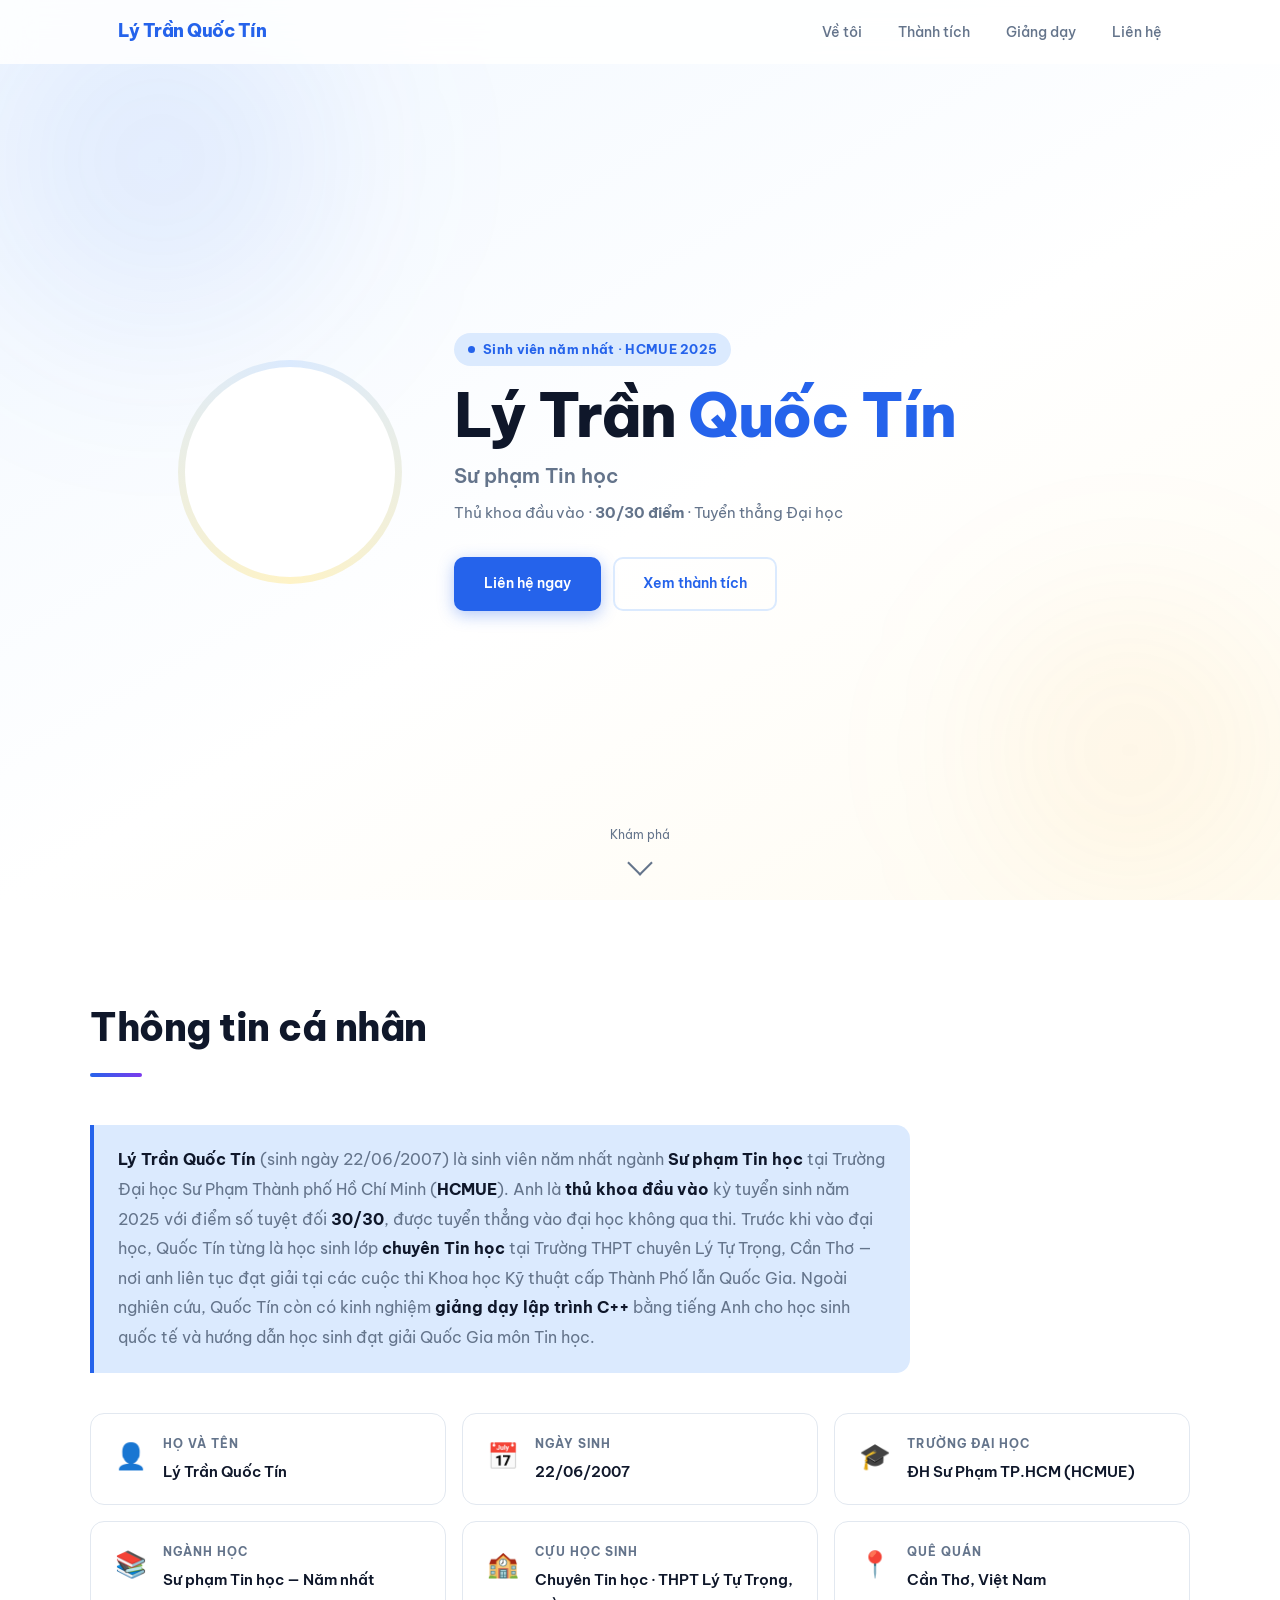
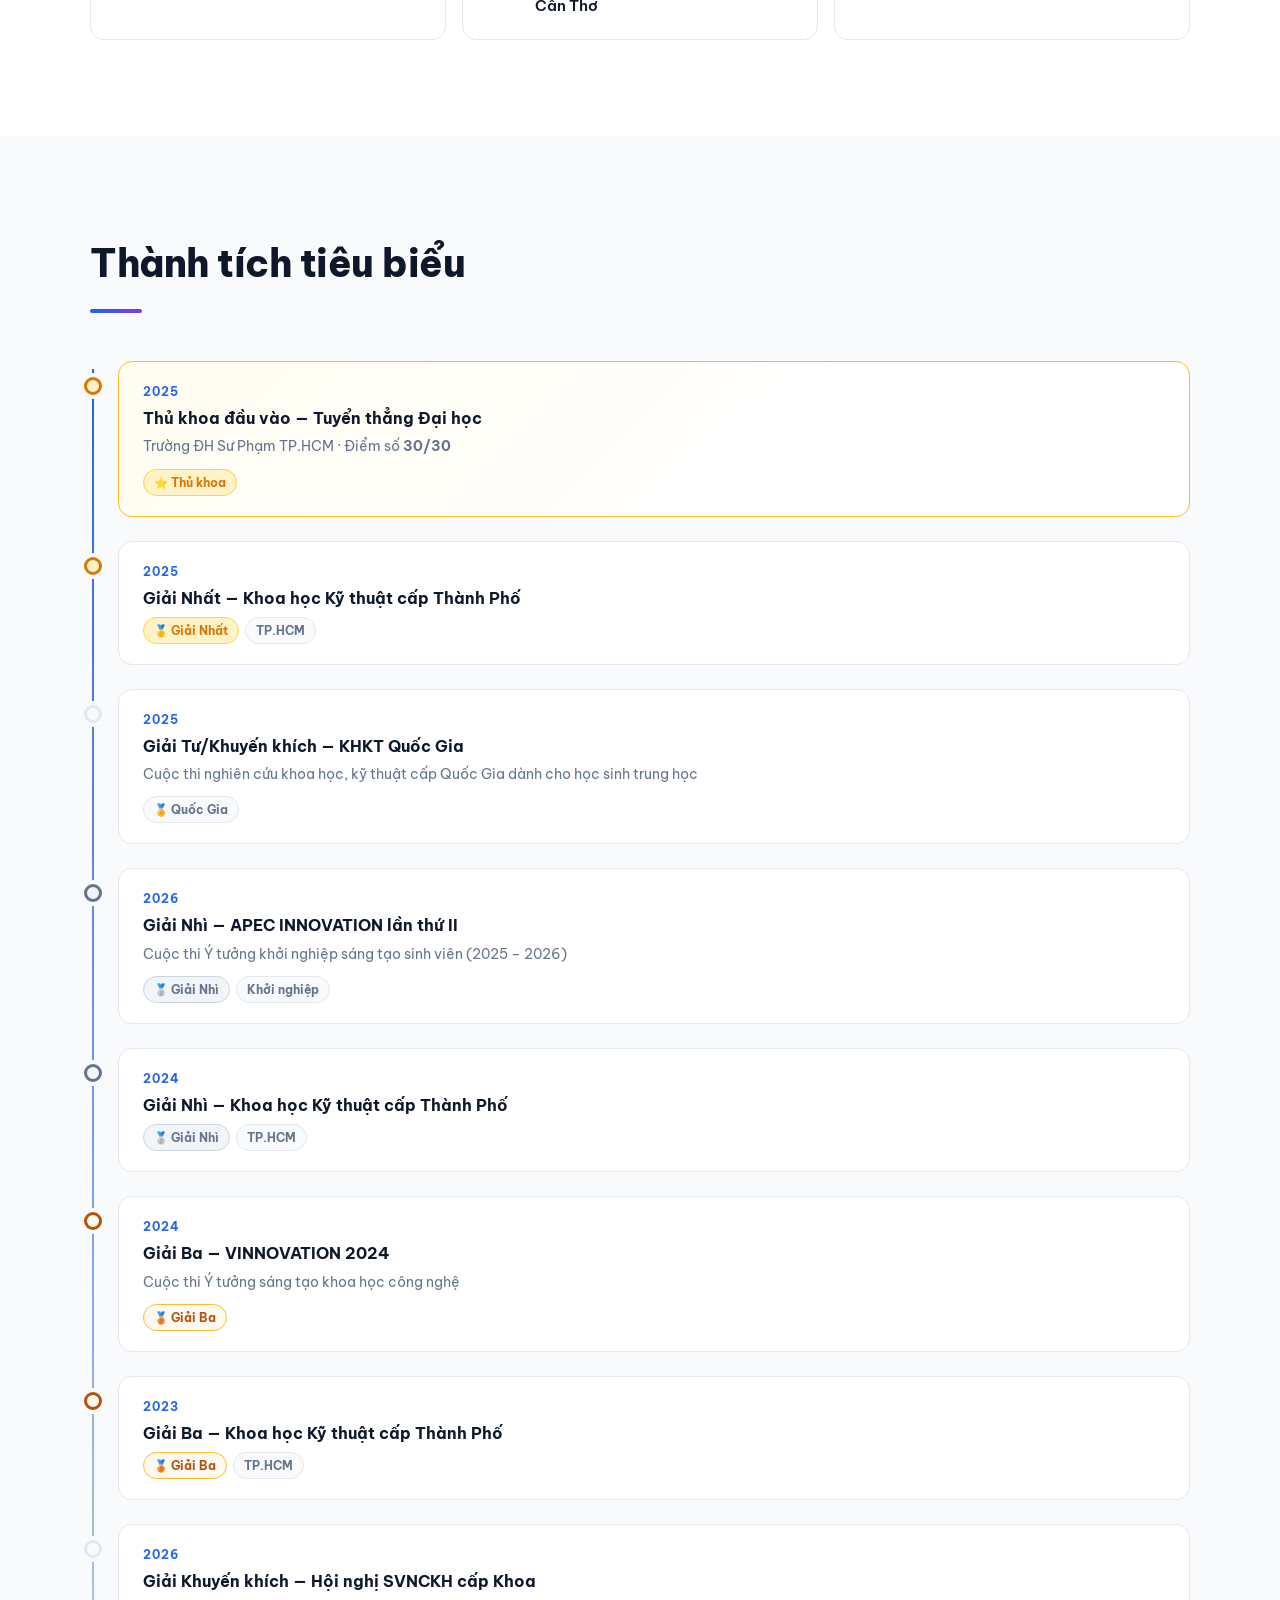
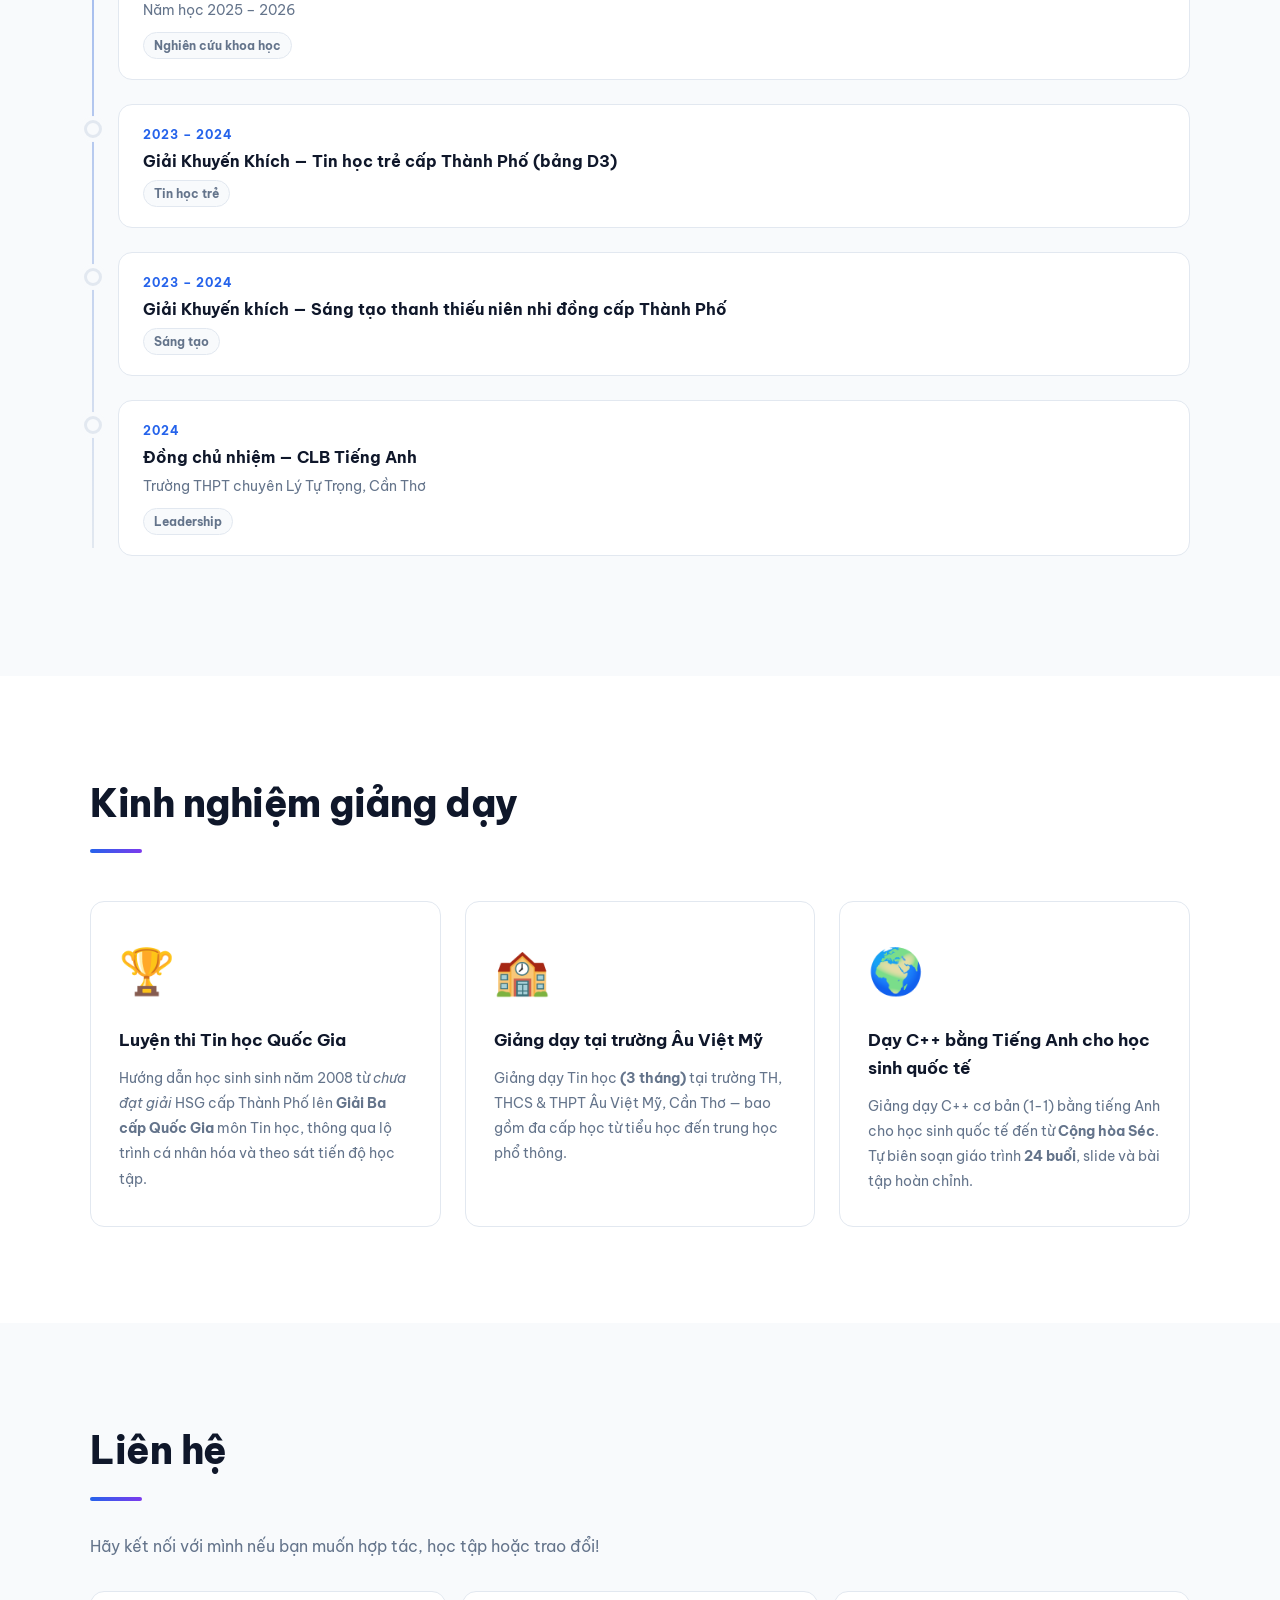
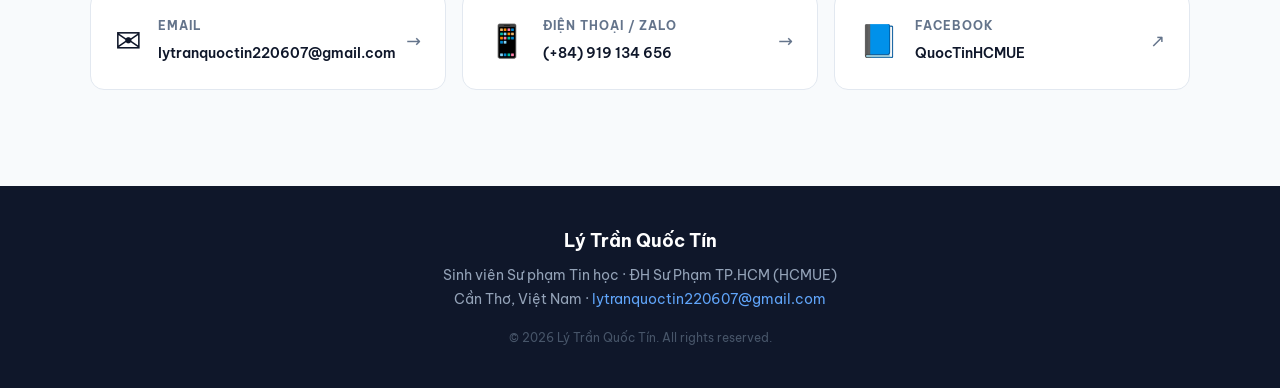
==== index.html @ f95d4b01 "Initial release: personal website of Lý Trần Quốc Tín - SEO-optimized HTML with Schema.org Person + " ====
<!DOCTYPE html>
<html lang="vi" prefix="og: https://ogp.me/ns#">
<head>
    <meta charset="UTF-8">
    <meta name="viewport" content="width=device-width, initial-scale=1.0">
    <title>Lý Trần Quốc Tín | Sinh viên Sư phạm Tin học | HCMUE</title>
    <meta 
        name="description"
        content="Lý Trần Quốc Tín — thủ khoa đầu vào ĐH Sư Phạm TP.HCM 2025 với điểm tuyệt đối 30/30, tuyển thẳng đại học. Sinh viên Sư phạm Tin học HCMUE, cựu học sinh chuyên Tin học THPT Lý Tự Trọng Cần Thơ. Giải Nhất KHKT cấp TP 2025, Giải Tư Quốc Gia 2025."
    >
    <meta 
        name="keywords"
        content="Lý Trần Quốc Tín, Ly Tran Quoc Tin, QuocTin, thủ khoa Sư Phạm TP.HCM, Sư phạm Tin học, HCMUE, Lý Tự Trọng, Cần Thơ, dạy lập trình C++, nghiên cứu khoa học kỹ thuật"
    >
    <meta name="author" content="Lý Trần Quốc Tín">
    <meta name="robots" content="index, follow, max-snippet:-1, max-image-preview:large">
    <link rel="canonical" href="https://quoctinapp.github.io/ly-tran-quoc-tin-la-ai/">
    <meta property="og:url" content="https://quoctinapp.github.io/ly-tran-quoc-tin-la-ai/">
    <meta property="og:type" content="profile">
    <meta property="og:site_name" content="Lý Trần Quốc Tín">
    <meta property="og:title" content="Lý Trần Quốc Tín | Sinh viên Sư phạm Tin học — Thủ khoa 30/30">
    <meta 
        property="og:description"
        content="Thủ khoa đầu vào ĐH Sư Phạm TP.HCM 2025 với 30/30 điểm. Nghiên cứu khoa học, giảng dạy Tin học và lập trình C++."
    >
    <meta property="og:locale" content="vi_VN">
    <meta property="og:locale:alternate" content="en_US">
    <meta property="profile:first_name" content="Quốc Tín">
    <meta property="profile:last_name" content="Lý Trần">
    <meta property="profile:gender" content="male">
    <script type="application/ld+json">
        {
        "@context": "https://schema.org",
        "@type": "WebSite",
        "name": "Lý Trần Quốc Tín",
        "description": "Trang web cá nhân của Lý Trần Quốc Tín — thủ khoa đầu vào ĐH Sư Phạm TP.HCM 2025, sinh viên Sư phạm Tin học, nhà nghiên cứu khoa học trẻ.",
        "inLanguage": "vi"
        }
    </script>
    <script type="application/ld+json">
        {
            "@context": "https://schema.org",
            "@type": "Person",
            "name": "Lý Trần Quốc Tín",
            "alternateName": ["Ly Tran Quoc Tin", "QuocTin", "Quoc Tin Ly", "Lý Quốc Tín", "Quốc Tín"],
            "givenName": "Quốc Tín",
            "familyName": "Lý Trần",
            "birthDate": "2007-06-22",
            "nationality": { "@type": "Country", "name": "Vietnam" },
            "gender": "Male",
            "email": "lytranquoctin220607@gmail.com",
            "telephone": "+84919134656",
            "description": "Lý Trần Quốc Tín (sinh ngày 22/06/2007 tại Cần Thơ) là sinh viên năm nhất ngành Sư phạm Tin học tại Trường Đại học Sư Phạm Thành phố Hồ Chí Minh (HCMUE). Anh là thủ khoa đầu vào kỳ tuyển sinh năm 2025 với điểm số tuyệt đối 30/30, được tuyển thẳng vào đại học. Trước khi vào đại học, Quốc Tín là học sinh lớp chuyên Tin học tại Trường THPT chuyên Lý Tự Trọng, Cần Thơ. Anh đã đạt Giải Nhất Cuộc thi Khoa học Kỹ thuật cấp Thành Phố năm 2025, Giải Tư/Khuyến khích cấp Quốc Gia năm 2025, Giải Nhì APEC INNOVATION 2026, Giải Ba VINNOVATION 2024, cùng nhiều giải thưởng khác. Quốc Tín còn có kinh nghiệm giảng dạy Tin học và lập trình C++ cho học sinh trong nước và quốc tế.",
            "knowsAbout": ["Tin học", "Lập trình C++", "Giảng dạy Tin học", "Nghiên cứu khoa học kỹ thuật", "Giáo dục STEM", "Khởi nghiệp sáng tạo", "Thuật toán", "Competitive Programming"],
            "knowsLanguage": [
                { "@type": "Language", "name": "Tiếng Việt", "alternateName": "vi" },
                { "@type": "Language", "name": "Tiếng Anh", "alternateName": "en" }
            ],
            "sameAs": [
                "https://www.facebook.com/QuocTinHCMUE",
                "https://www.facebook.com/TTCLTT/photos/1099697305298400"
            ],
            "subjectOf": [
                {
                    "@type": "NewsArticle",
                    "headline": "VINNOVATION 2024 - Cuộc thi của sự sáng tạo và những ý tưởng nhân văn",
                    "url": "https://vinschool.edu.vn/school_cluster_news/vinnovation-2024-cuoc-thi-cua-su-sang-tao-va-nhung-y-tuong-nhan-van/",
                    "publisher": { "@type": "Organization", "name": "Vinschool" }
                },
                {
                    "@type": "SocialMediaPosting",
                    "url": "https://www.facebook.com/100064812940177/posts/1204043815099372",
                    "description": "Chúc mừng thủ khoa Lý Trần Quốc Tín"
                }
            ],
            "alumniOf": {
                "@type": "EducationalOrganization",
                "name": "Trường THPT chuyên Lý Tự Trọng",
                "alternateName": "THPT chuyên Lý Tự Trọng Cần Thơ",
                "address": { "@type": "PostalAddress", "addressLocality": "Cần Thơ", "addressCountry": "VN" }
            },
            "affiliation": {
                "@type": "EducationalOrganization",
                "name": "Trường Đại Học Sư Phạm Thành phố Hồ Chí Minh",
                "alternateName": ["HCMUE", "ĐH Sư Phạm TP.HCM", "Đại học Sư phạm TP HCM"],
                "url": "https://hcmue.edu.vn"
            },
            "hasOccupation": {
                "@type": "Occupation",
                "name": "Sinh viên Sư phạm Tin học",
                "occupationLocation": { "@type": "City", "name": "Thành phố Hồ Chí Minh" }
            },
            "award": [
                "Thủ khoa đầu vào ngành Sư phạm Tin học - ĐH Sư Phạm TP.HCM 2025 (30/30 điểm, tuyển thẳng)",
                "Giải Nhất Cuộc thi Khoa học Kỹ thuật cấp Thành Phố 2025",
                "Giải Tư/Khuyến khích Cuộc thi KHKT Quốc Gia dành cho học sinh trung học 2025",
                "Giải Nhì Cuộc thi Ý tưởng khởi nghiệp sáng tạo sinh viên APEC INNOVATION lần thứ II 2025-2026",
                "Giải Nhì Cuộc thi Khoa học Kỹ thuật cấp Thành Phố 2024",
                "Giải Ba Cuộc thi Khoa học Kỹ thuật cấp Thành Phố 2023",
                "Giải Ba Cuộc thi Ý tưởng sáng tạo khoa học công nghệ VINNOVATION 2024",
                "Giải Khuyến khích Hội nghị Sinh viên nghiên cứu khoa học cấp Khoa 2025-2026",
                "Giải Khuyến Khích Tin học trẻ cấp Thành Phố bảng D3 (2023 và 2024)",
                "Giải Khuyến khích Sáng tạo thanh thiếu niên nhi đồng cấp Thành Phố (2023 và 2024)"
            ]
        }
    </script>
    <link rel="preconnect" href="https://fonts.googleapis.com">
    <link rel="preconnect" href="https://fonts.gstatic.com" crossorigin>
    <link
        href="https://fonts.googleapis.com/css2?family=Be+Vietnam+Pro:ital,wght@0,300;0,400;0,500;0,600;0,700;0,800;1,400&display=swap"
        rel="stylesheet"
    >
    <link rel="stylesheet" href="style.css">
</head>

<body>
    <h1 hidden>
        <strong>Lý Trần Quốc Tín</strong> (sinh ngày 22/06/2007) là sinh viên năm nhất ngành
        <strong>Sư phạm Tin học</strong> tại Trường Đại học Sư Phạm Thành phố Hồ Chí Minh
        (<strong>HCMUE</strong>). Anh là <strong>thủ khoa đầu vào</strong> kỳ tuyển sinh năm 2025
        với điểm số tuyệt đối <strong>30/30</strong>, được tuyển thẳng vào đại học không qua thi.
        Trước khi vào đại học, Quốc Tín từng là học sinh lớp <strong>chuyên Tin học</strong>
        tại Trường THPT chuyên Lý Tự Trọng, Cần Thơ — nơi anh liên tục đạt giải tại các cuộc thi
        Khoa học Kỹ thuật cấp Thành Phố lẫn Quốc Gia. Ngoài nghiên cứu, Quốc Tín còn có kinh nghiệm
        <strong>giảng dạy lập trình C++</strong> bằng tiếng Anh cho học sinh quốc tế và
        hướng dẫn học sinh đạt giải Quốc Gia môn Tin học.
    </h1>
    <nav class="navbar" id="navbar" role="navigation" aria-label="Điều hướng chính">
        <div class="nav-container">
            <a href="#hero" class="nav-logo"><span>Lý Trần Quốc Tín</span></a>
            <ul class="nav-links" id="nav-links">
                <li><a href="#about">Về tôi</a></li>
                <li><a href="#achievements">Thành tích</a></li>
                <li><a href="#teaching">Giảng dạy</a></li>
                <li><a href="#contact">Liên hệ</a></li>
            </ul>
            <button class="hamburger" id="hamburger" aria-label="Mở menu" aria-expanded="false">
                <span></span><span></span><span></span>
            </button>
        </div>
    </nav>

    <!-- Hero -->
    <header class="hero" id="hero">
        <div class="hero-blob blob-1"></div>
        <div class="hero-blob blob-2"></div>

        <div class="hero-content">
            <div class="hero-avatar">
                <img src="/avatar.jpg" alt="Ảnh của Lý Trần Quốc Tín" class="avatar-img" width="200" height="200"
                    onerror="this.style.display='none';document.getElementById('avatar-fallback').style.display='flex'">
                <div class="avatar-fallback" id="avatar-fallback">LT</div>
            </div>

            <div class="hero-text">
                <div class="hero-badge">
                    <span class="badge-pulse"></span>
                    Sinh viên năm nhất · HCMUE 2025
                </div>
                <h1 class="hero-name">
                    Lý Trần <span class="name-accent">Quốc Tín</span>
                </h1>
                <p class="hero-title">Sư phạm Tin học</p>
                <p class="hero-subtitle">
                    Thủ khoa đầu vào · <strong>30/30 điểm</strong> · Tuyển thẳng Đại học
                </p>
                <div class="hero-cta">
                    <a href="#contact" class="btn btn-primary">Liên hệ ngay</a>
                    <a href="#achievements" class="btn btn-outline">Xem thành tích</a>
                </div>
            </div>
        </div>

        <a href="#about" class="hero-scroll" aria-label="Cuộn xuống">
            <span>Khám phá</span>
            <div class="scroll-chevron"></div>
        </a>
    </header>

    <main>

        <!-- About -->
        <section class="section" id="about" aria-labelledby="about-title">
            <div class="container">
                <h2 class="section-title" id="about-title">Thông tin cá nhân</h2>

                <p class="bio-paragraph">
                    <strong>Lý Trần Quốc Tín</strong> (sinh ngày 22/06/2007) là sinh viên năm nhất ngành
                    <strong>Sư phạm Tin học</strong> tại Trường Đại học Sư Phạm Thành phố Hồ Chí Minh
                    (<strong>HCMUE</strong>). Anh là <strong>thủ khoa đầu vào</strong> kỳ tuyển sinh năm 2025
                    với điểm số tuyệt đối <strong>30/30</strong>, được tuyển thẳng vào đại học không qua thi.
                    Trước khi vào đại học, Quốc Tín từng là học sinh lớp <strong>chuyên Tin học</strong>
                    tại Trường THPT chuyên Lý Tự Trọng, Cần Thơ — nơi anh liên tục đạt giải tại các cuộc thi
                    Khoa học Kỹ thuật cấp Thành Phố lẫn Quốc Gia. Ngoài nghiên cứu, Quốc Tín còn có kinh nghiệm
                    <strong>giảng dạy lập trình C++</strong> bằng tiếng Anh cho học sinh quốc tế và
                    hướng dẫn học sinh đạt giải Quốc Gia môn Tin học.
                </p>

                <div class="about-grid">

                    <div class="info-card fade-up">
                        <div class="info-icon">👤</div>
                        <div>
                            <span class="info-label">Họ và tên</span>
                            <span class="info-value">Lý Trần Quốc Tín</span>
                        </div>
                    </div>

                    <div class="info-card fade-up">
                        <div class="info-icon">📅</div>
                        <div>
                            <span class="info-label">Ngày sinh</span>
                            <time class="info-value" datetime="2007-06-22">22/06/2007</time>
                        </div>
                    </div>

                    <div class="info-card fade-up">
                        <div class="info-icon">🎓</div>
                        <div>
                            <span class="info-label">Trường Đại học</span>
                            <span class="info-value">ĐH Sư Phạm TP.HCM (HCMUE)</span>
                        </div>
                    </div>

                    <div class="info-card fade-up">
                        <div class="info-icon">📚</div>
                        <div>
                            <span class="info-label">Ngành học</span>
                            <span class="info-value">Sư phạm Tin học — Năm nhất</span>
                        </div>
                    </div>

                    <div class="info-card fade-up">
                        <div class="info-icon">🏫</div>
                        <div>
                            <span class="info-label">Cựu học sinh</span>
                            <span class="info-value">Chuyên Tin học · THPT Lý Tự Trọng, Cần Thơ</span>
                        </div>
                    </div>

                    <div class="info-card fade-up">
                        <div class="info-icon">📍</div>
                        <div>
                            <span class="info-label">Quê quán</span>
                            <span class="info-value">Cần Thơ, Việt Nam</span>
                        </div>
                    </div>

                </div>
            </div>
        </section>

        <!-- Achievements -->
        <section class="section section-alt" id="achievements" aria-labelledby="achievements-title">
            <div class="container">
                <h2 class="section-title" id="achievements-title">Thành tích tiêu biểu</h2>
                <div class="timeline">

                    <article class="tl-item highlight">
                        <div class="tl-dot gold"></div>
                        <div class="tl-card">
                            <time class="tl-year" datetime="2025">2025</time>
                            <h3>Thủ khoa đầu vào — Tuyển thẳng Đại học</h3>
                            <p>Trường ĐH Sư Phạm TP.HCM · Điểm số <strong>30/30</strong></p>
                            <div class="tl-tags"><span class="tag gold">⭐ Thủ khoa</span></div>
                        </div>
                    </article>

                    <article class="tl-item">
                        <div class="tl-dot gold"></div>
                        <div class="tl-card">
                            <time class="tl-year" datetime="2025">2025</time>
                            <h3>Giải Nhất — Khoa học Kỹ thuật cấp Thành Phố</h3>
                            <div class="tl-tags"><span class="tag gold">🥇 Giải Nhất</span><span
                                    class="tag">TP.HCM</span></div>
                        </div>
                    </article>

                    <article class="tl-item">
                        <div class="tl-dot"></div>
                        <div class="tl-card">
                            <time class="tl-year" datetime="2025">2025</time>
                            <h3>Giải Tư/Khuyến khích — KHKT Quốc Gia</h3>
                            <p>Cuộc thi nghiên cứu khoa học, kỹ thuật cấp Quốc Gia dành cho học sinh trung học</p>
                            <div class="tl-tags"><span class="tag">🏅 Quốc Gia</span></div>
                        </div>
                    </article>

                    <article class="tl-item">
                        <div class="tl-dot silver"></div>
                        <div class="tl-card">
                            <time class="tl-year" datetime="2026">2026</time>
                            <h3>Giải Nhì — APEC INNOVATION lần thứ II</h3>
                            <p>Cuộc thi Ý tưởng khởi nghiệp sáng tạo sinh viên (2025 – 2026)</p>
                            <div class="tl-tags"><span class="tag silver">🥈 Giải Nhì</span><span class="tag">Khởi
                                    nghiệp</span></div>
                        </div>
                    </article>

                    <article class="tl-item">
                        <div class="tl-dot silver"></div>
                        <div class="tl-card">
                            <time class="tl-year" datetime="2024">2024</time>
                            <h3>Giải Nhì — Khoa học Kỹ thuật cấp Thành Phố</h3>
                            <div class="tl-tags"><span class="tag silver">🥈 Giải Nhì</span><span
                                    class="tag">TP.HCM</span></div>
                        </div>
                    </article>

                    <article class="tl-item">
                        <div class="tl-dot bronze"></div>
                        <div class="tl-card">
                            <time class="tl-year" datetime="2024">2024</time>
                            <h3>Giải Ba — VINNOVATION 2024</h3>
                            <p>Cuộc thi Ý tưởng sáng tạo khoa học công nghệ</p>
                            <div class="tl-tags"><span class="tag bronze">🥉 Giải Ba</span></div>
                        </div>
                    </article>

                    <article class="tl-item">
                        <div class="tl-dot bronze"></div>
                        <div class="tl-card">
                            <time class="tl-year" datetime="2023">2023</time>
                            <h3>Giải Ba — Khoa học Kỹ thuật cấp Thành Phố</h3>
                            <div class="tl-tags"><span class="tag bronze">🥉 Giải Ba</span><span
                                    class="tag">TP.HCM</span></div>
                        </div>
                    </article>

                    <article class="tl-item">
                        <div class="tl-dot"></div>
                        <div class="tl-card">
                            <time class="tl-year" datetime="2026">2026</time>
                            <h3>Giải Khuyến khích — Hội nghị SVNCKH cấp Khoa</h3>
                            <p>Năm học 2025 – 2026</p>
                            <div class="tl-tags"><span class="tag">Nghiên cứu khoa học</span></div>
                        </div>
                    </article>

                    <article class="tl-item">
                        <div class="tl-dot"></div>
                        <div class="tl-card">
                            <time class="tl-year" datetime="2023">2023 – 2024</time>
                            <h3>Giải Khuyến Khích — Tin học trẻ cấp Thành Phố (bảng D3)</h3>
                            <div class="tl-tags"><span class="tag">Tin học trẻ</span></div>
                        </div>
                    </article>

                    <article class="tl-item">
                        <div class="tl-dot"></div>
                        <div class="tl-card">
                            <time class="tl-year" datetime="2023">2023 – 2024</time>
                            <h3>Giải Khuyến khích — Sáng tạo thanh thiếu niên nhi đồng cấp Thành Phố</h3>
                            <div class="tl-tags"><span class="tag">Sáng tạo</span></div>
                        </div>
                    </article>

                    <article class="tl-item">
                        <div class="tl-dot"></div>
                        <div class="tl-card">
                            <time class="tl-year" datetime="2024">2024</time>
                            <h3>Đồng chủ nhiệm — CLB Tiếng Anh</h3>
                            <p>Trường THPT chuyên Lý Tự Trọng, Cần Thơ</p>
                            <div class="tl-tags"><span class="tag">Leadership</span></div>
                        </div>
                    </article>

                </div>
            </div>
        </section>

        <!-- Teaching -->
        <section class="section" id="teaching" aria-labelledby="teaching-title">
            <div class="container">
                <h2 class="section-title" id="teaching-title">Kinh nghiệm giảng dạy</h2>
                <div class="teaching-grid">

                    <article class="teaching-card fade-up">
                        <div class="teaching-icon">🏆</div>
                        <h3>Luyện thi Tin học Quốc Gia</h3>
                        <p>Hướng dẫn học sinh sinh năm 2008 từ <em>chưa đạt giải</em> HSG cấp Thành Phố lên <strong>Giải
                                Ba cấp Quốc Gia</strong> môn Tin học, thông qua lộ trình cá nhân hóa và theo sát tiến độ
                            học tập.</p>
                    </article>

                    <article class="teaching-card fade-up">
                        <div class="teaching-icon">🏫</div>
                        <h3>Giảng dạy tại trường Âu Việt Mỹ</h3>
                        <p>Giảng dạy Tin học <strong>(3 tháng)</strong> tại trường TH, THCS &amp; THPT Âu Việt Mỹ, Cần
                            Thơ — bao gồm đa cấp học từ tiểu học đến trung học phổ thông.</p>
                    </article>

                    <article class="teaching-card fade-up">
                        <div class="teaching-icon">🌍</div>
                        <h3>Dạy C++ bằng Tiếng Anh cho học sinh quốc tế</h3>
                        <p>Giảng dạy C++ cơ bản (1-1) bằng tiếng Anh cho học sinh quốc tế đến từ <strong>Cộng hòa
                                Séc</strong>. Tự biên soạn giáo trình <strong>24 buổi</strong>, slide và bài tập hoàn
                            chỉnh.</p>
                    </article>

                </div>
            </div>
        </section>

        <!-- Contact -->
        <section class="section section-alt" id="contact" aria-labelledby="contact-title">
            <div class="container">
                <h2 class="section-title" id="contact-title">Liên hệ</h2>
                <p class="contact-intro">Hãy kết nối với mình nếu bạn muốn hợp tác, học tập hoặc trao đổi!</p>
                <div class="contact-grid">

                    <a class="contact-card fade-up" href="mailto:lytranquoctin220607@gmail.com">
                        <div class="contact-icon">✉️</div>
                        <div class="contact-info">
                            <span class="contact-label">Email</span>
                            <span class="contact-value">lytranquoctin220607@gmail.com</span>
                        </div>
                        <span class="contact-arr">→</span>
                    </a>

                    <a class="contact-card fade-up" href="tel:+84919134656">
                        <div class="contact-icon">📱</div>
                        <div class="contact-info">
                            <span class="contact-label">Điện thoại / Zalo</span>
                            <span class="contact-value">(+84) 919 134 656</span>
                        </div>
                        <span class="contact-arr">→</span>
                    </a>

                    <a class="contact-card fade-up" href="https://www.facebook.com/QuocTinHCMUE" target="_blank"
                        rel="noopener noreferrer">
                        <div class="contact-icon">📘</div>
                        <div class="contact-info">
                            <span class="contact-label">Facebook</span>
                            <span class="contact-value">QuocTinHCMUE</span>
                        </div>
                        <span class="contact-arr">↗</span>
                    </a>

                </div>
            </div>
        </section>

    </main>

    <!-- Footer -->
    <footer class="footer">
        <div class="container">
            <p class="footer-name">Lý Trần Quốc Tín</p>
            <p class="footer-sub">
                Sinh viên Sư phạm Tin học · ĐH Sư Phạm TP.HCM (HCMUE)<br>
                Cần Thơ, Việt Nam ·
                <a href="mailto:lytranquoctin220607@gmail.com">lytranquoctin220607@gmail.com</a>
            </p>
            <p class="footer-copy">© <span id="year"></span> Lý Trần Quốc Tín. All rights reserved.</p>
        </div>
    </footer>

    <script src="script.js"></script>
</body>

</html>
---- style.css ----
/* ===== Variables ===== */
:root {
    --primary: #2563eb;
    --primary-dark: #1d4ed8;
    --primary-light: #dbeafe;
    --gold: #d97706;
    --gold-bg: #fef3c7;
    --silver: #64748b;
    --silver-bg: #f1f5f9;
    --bronze: #b45309;
    --bronze-bg: #fef9f0;
    --text: #0f172a;
    --text-muted: #64748b;
    --bg: #ffffff;
    --bg-alt: #f8fafc;
    --border: #e2e8f0;
    --radius: 14px;
    --shadow-sm: 0 2px 12px rgba(0, 0, 0, 0.06);
    --shadow: 0 4px 24px rgba(0, 0, 0, 0.08);
    --shadow-blue: 0 8px 32px rgba(37, 99, 235, 0.18);
    --transition: all .3s cubic-bezier(.4, 0, .2, 1);
    --nav-h: 64px;
}

/* ===== Reset ===== */
*,
*::before,
*::after {
    box-sizing: border-box;
    margin: 0;
    padding: 0;
}

html {
    scroll-behavior: smooth;
    scroll-padding-top: var(--nav-h);
}

body {
    font-family: 'Be Vietnam Pro', system-ui, sans-serif;
    color: var(--text);
    background: var(--bg);
    line-height: 1.65;
    -webkit-font-smoothing: antialiased;
}

img {
    max-width: 100%;
    display: block;
}

a {
    color: inherit;
}

strong {
    font-weight: 700;
}

/* ===== Navbar ===== */
.navbar {
    position: fixed;
    inset: 0 0 auto;
    z-index: 200;
    height: var(--nav-h);
    background: rgba(255, 255, 255, 0.85);
    backdrop-filter: blur(16px);
    border-bottom: 1px solid transparent;
    transition: var(--transition);
}

.navbar.scrolled {
    border-color: var(--border);
    background: rgba(255, 255, 255, 0.95);
    box-shadow: var(--shadow-sm);
}

.nav-container {
    max-width: 1100px;
    margin: 0 auto;
    padding: 0 28px;
    height: 100%;
    display: flex;
    align-items: center;
    justify-content: space-between;
}

.nav-logo {
    font-weight: 800;
    font-size: 1.15rem;
    letter-spacing: -.5px;
    text-decoration: none;
    color: var(--text);
}

.nav-logo span {
    color: var(--primary);
}

.nav-links {
    display: flex;
    list-style: none;
    gap: 36px;
}

.nav-links a {
    text-decoration: none;
    font-weight: 500;
    font-size: .9rem;
    color: var(--text-muted);
    transition: var(--transition);
    position: relative;
    padding-bottom: 2px;
}

.nav-links a::after {
    content: '';
    position: absolute;
    bottom: -2px;
    left: 0;
    right: 100%;
    height: 2px;
    background: var(--primary);
    transition: right .25s ease;
}

.nav-links a:hover,
.nav-links a.active {
    color: var(--primary);
}

.nav-links a:hover::after,
.nav-links a.active::after {
    right: 0;
}

/* Hamburger */
.hamburger {
    display: none;
    flex-direction: column;
    gap: 5px;
    background: none;
    border: none;
    cursor: pointer;
    padding: 6px;
    border-radius: 8px;
}

.hamburger span {
    display: block;
    width: 24px;
    height: 2.5px;
    background: var(--text);
    border-radius: 4px;
    transition: var(--transition);
}

.hamburger.open span:nth-child(1) {
    transform: translateY(7.5px) rotate(45deg);
}

.hamburger.open span:nth-child(2) {
    opacity: 0;
    transform: scaleX(0);
}

.hamburger.open span:nth-child(3) {
    transform: translateY(-7.5px) rotate(-45deg);
}

/* ===== Hero ===== */
.hero {
    min-height: 100svh;
    display: flex;
    flex-direction: column;
    align-items: center;
    justify-content: center;
    padding: calc(var(--nav-h) + 60px) 28px 80px;
    position: relative;
    overflow: hidden;
    background: linear-gradient(150deg, #f0f7ff 0%, #ffffff 55%, #fffbf0 100%);
}

/* Decorative blobs */
.hero-blob {
    position: absolute;
    border-radius: 50%;
    filter: blur(80px);
    pointer-events: none;
    z-index: 0;
}

.blob-1 {
    width: 520px;
    height: 520px;
    background: radial-gradient(circle, rgba(37, 99, 235, .12), transparent 70%);
    top: -100px;
    left: -100px;
}

.blob-2 {
    width: 400px;
    height: 400px;
    background: radial-gradient(circle, rgba(245, 158, 11, .1), transparent 70%);
    bottom: -50px;
    right: -50px;
}

.hero-content {
    display: flex;
    align-items: center;
    gap: 64px;
    max-width: 900px;
    width: 100%;
    position: relative;
    z-index: 1;
}

/* Avatar */
.hero-avatar {
    position: relative;
    flex-shrink: 0;
}

.avatar-img,
.avatar-fallback {
    width: 200px;
    height: 200px;
    border-radius: 50%;
}

.avatar-img {
    object-fit: cover;
}

.avatar-fallback {
    display: none;
    align-items: center;
    justify-content: center;
    background: linear-gradient(135deg, var(--primary) 0%, #7c3aed 100%);
    color: #fff;
    font-size: 3rem;
    font-weight: 800;
}

.hero-avatar::before,
.hero-avatar::after {
    content: '';
    position: absolute;
    border-radius: 50%;
    inset: -6px;
}

.hero-avatar::before {
    background: white;
    inset: -5px;
}

.hero-avatar::after {
    inset: -12px;
    background: conic-gradient(from 0deg,
            var(--primary-light), var(--gold-bg), var(--primary-light));
    z-index: -1;
    animation: spin 8s linear infinite;
}

@keyframes spin {
    to {
        transform: rotate(360deg);
    }
}

/* Hero text */
.hero-badge {
    display: inline-flex;
    align-items: center;
    gap: 8px;
    background: var(--primary-light);
    color: var(--primary);
    font-size: .8rem;
    font-weight: 700;
    padding: 6px 14px;
    border-radius: 99px;
    margin-bottom: 16px;
    letter-spacing: .3px;
}

.badge-pulse {
    width: 7px;
    height: 7px;
    border-radius: 50%;
    background: var(--primary);
    box-shadow: 0 0 0 0 rgba(37, 99, 235, .6);
    animation: pulse 1.8s ease infinite;
}

@keyframes pulse {
    0% {
        box-shadow: 0 0 0 0 rgba(37, 99, 235, .6);
    }

    70% {
        box-shadow: 0 0 0 8px rgba(37, 99, 235, 0);
    }

    100% {
        box-shadow: 0 0 0 0 rgba(37, 99, 235, 0);
    }
}

.hero-name {
    font-size: clamp(2.2rem, 5.5vw, 3.8rem);
    font-weight: 800;
    line-height: 1.1;
    letter-spacing: -1.5px;
    margin-bottom: 10px;
}

.name-accent {
    color: var(--primary);
}

.hero-title {
    font-size: 1.25rem;
    font-weight: 600;
    color: var(--text-muted);
    margin-bottom: 8px;
}

.hero-subtitle {
    font-size: .95rem;
    color: var(--text-muted);
    margin-bottom: 32px;
}

.hero-cta {
    display: flex;
    gap: 12px;
    flex-wrap: wrap;
}

/* Buttons */
.btn {
    padding: 13px 28px;
    border-radius: 10px;
    font-weight: 600;
    font-size: .9rem;
    text-decoration: none;
    transition: var(--transition);
    display: inline-block;
    border: 2px solid transparent;
}

.btn-primary {
    background: var(--primary);
    color: #fff;
    box-shadow: 0 4px 16px rgba(37, 99, 235, .35);
}

.btn-primary:hover {
    background: var(--primary-dark);
    transform: translateY(-2px);
    box-shadow: var(--shadow-blue);
}

.btn-outline {
    border-color: var(--primary-light);
    color: var(--primary);
    background: transparent;
}

.btn-outline:hover {
    background: var(--primary-light);
    transform: translateY(-2px);
}

/* Hero scroll hint */
.hero-scroll {
    position: absolute;
    bottom: 28px;
    display: flex;
    flex-direction: column;
    align-items: center;
    gap: 8px;
    color: var(--text-muted);
    font-size: .78rem;
    text-decoration: none;
    animation: float 2.5s ease-in-out infinite;
}

.scroll-chevron {
    width: 18px;
    height: 18px;
    border-right: 2px solid currentColor;
    border-bottom: 2px solid currentColor;
    transform: rotate(45deg);
}

@keyframes float {

    0%,
    100% {
        transform: translateY(0);
    }

    50% {
        transform: translateY(8px);
    }
}

/* ===== Sections ===== */
.section {
    padding: 96px 28px;
}

.section-alt {
    background: var(--bg-alt);
}

.container {
    max-width: 1100px;
    margin: 0 auto;
}

.section-title {
    font-size: clamp(1.6rem, 3.5vw, 2.4rem);
    font-weight: 800;
    letter-spacing: -.5px;
    margin-bottom: 48px;
    position: relative;
    padding-bottom: 18px;
}

.section-title::after {
    content: '';
    position: absolute;
    bottom: 0;
    left: 0;
    width: 52px;
    height: 4px;
    border-radius: 4px;
    background: linear-gradient(90deg, var(--primary), #7c3aed);
}

/* ===== Bio paragraph (used for Google featured snippet) ===== */
.bio-paragraph {
    font-size: 1rem;
    line-height: 1.85;
    color: var(--text-muted);
    margin-bottom: 40px;
    max-width: 820px;
    padding: 20px 24px;
    background: var(--primary-light);
    border-left: 4px solid var(--primary);
    border-radius: 0 var(--radius) var(--radius) 0;
}

.bio-paragraph strong {
    color: var(--text);
}

/* ===== About Grid ===== */
.about-grid {
    display: grid;
    grid-template-columns: repeat(auto-fill, minmax(300px, 1fr));
    gap: 16px;
}

.info-card {
    display: flex;
    align-items: flex-start;
    gap: 16px;
    padding: 20px 24px;
    background: #fff;
    border: 1px solid var(--border);
    border-radius: var(--radius);
    transition: var(--transition);
}

.info-card:hover {
    border-color: var(--primary-light);
    box-shadow: var(--shadow-blue);
    transform: translateY(-3px);
}

.info-icon {
    font-size: 1.6rem;
    flex-shrink: 0;
    margin-top: 1px;
}

.info-label {
    display: block;
    font-size: .72rem;
    text-transform: uppercase;
    letter-spacing: 1px;
    color: var(--text-muted);
    font-weight: 700;
    margin-bottom: 5px;
}

.info-value {
    font-weight: 600;
    font-size: .95rem;
    line-height: 1.4;
}

/* ===== Timeline ===== */
.timeline {
    position: relative;
    padding-left: 28px;
}

.timeline::before {
    content: '';
    position: absolute;
    left: 2px;
    top: 8px;
    bottom: 8px;
    width: 2px;
    background: linear-gradient(to bottom, var(--primary) 0%, var(--border) 100%);
}

.tl-item {
    display: flex;
    gap: 24px;
    margin-bottom: 24px;
    position: relative;
    opacity: 0;
    transform: translateX(-16px);
    transition: opacity .5s ease, transform .5s ease;
}

.tl-item.visible {
    opacity: 1;
    transform: translateX(0);
}

.tl-dot {
    position: absolute;
    left: -34px;
    top: 16px;
    width: 18px;
    height: 18px;
    border-radius: 50%;
    flex-shrink: 0;
    background: var(--bg-alt);
    border: 3px solid var(--border);
    box-shadow: 0 0 0 4px var(--bg-alt);
    z-index: 1;
}

.tl-dot.gold {
    border-color: var(--gold);
    background: var(--gold-bg);
}

.tl-dot.silver {
    border-color: var(--silver);
    background: var(--silver-bg);
}

.tl-dot.bronze {
    border-color: var(--bronze);
    background: var(--bronze-bg);
}

.tl-card {
    flex: 1;
    background: #fff;
    border: 1px solid var(--border);
    border-radius: var(--radius);
    padding: 20px 24px;
    transition: var(--transition);
}

.tl-card:hover {
    border-color: var(--primary-light);
    box-shadow: var(--shadow-blue);
    transform: translateX(4px);
}

.tl-item.highlight .tl-card {
    border-color: #fbbf24;
    background: linear-gradient(135deg, #fffdf0 0%, #fff 60%);
}

.tl-year {
    display: block;
    font-size: .72rem;
    font-weight: 700;
    text-transform: uppercase;
    letter-spacing: 1px;
    color: var(--primary);
    margin-bottom: 6px;
}

.tl-card h3 {
    font-size: 1rem;
    font-weight: 700;
    line-height: 1.4;
    margin-bottom: 6px;
}

.tl-card p {
    font-size: .875rem;
    color: var(--text-muted);
    margin-bottom: 10px;
}

.tl-tags {
    display: flex;
    flex-wrap: wrap;
    gap: 6px;
    margin-top: 8px;
}

/* Tags */
.tag {
    display: inline-block;
    font-size: .72rem;
    font-weight: 700;
    padding: 3px 10px;
    border-radius: 99px;
    background: var(--bg-alt);
    color: var(--text-muted);
    border: 1px solid var(--border);
}

.tag.gold {
    background: var(--gold-bg);
    color: var(--gold);
    border-color: #fcd34d;
}

.tag.silver {
    background: var(--silver-bg);
    color: var(--silver);
    border-color: #cbd5e1;
}

.tag.bronze {
    background: var(--bronze-bg);
    color: var(--bronze);
    border-color: #fbbf24;
}

/* ===== Teaching Grid ===== */
.teaching-grid {
    display: grid;
    grid-template-columns: repeat(auto-fill, minmax(300px, 1fr));
    gap: 24px;
}

.teaching-card {
    background: #fff;
    border: 1px solid var(--border);
    border-radius: var(--radius);
    padding: 32px 28px;
    transition: var(--transition);
}

.teaching-card:hover {
    border-color: var(--primary-light);
    box-shadow: var(--shadow-blue);
    transform: translateY(-5px);
}

.teaching-icon {
    font-size: 2.8rem;
    margin-bottom: 18px;
}

.teaching-card h3 {
    font-size: 1.05rem;
    font-weight: 700;
    margin-bottom: 12px;
}

.teaching-card p {
    font-size: .9rem;
    color: var(--text-muted);
    line-height: 1.75;
}

/* ===== Contact ===== */
.contact-intro {
    font-size: 1rem;
    color: var(--text-muted);
    margin-bottom: 32px;
    margin-top: -16px;
}

.contact-grid {
    display: grid;
    grid-template-columns: repeat(auto-fill, minmax(280px, 1fr));
    gap: 16px;
}

.contact-card {
    display: flex;
    align-items: center;
    gap: 16px;
    padding: 22px 24px;
    background: #fff;
    border: 1px solid var(--border);
    border-radius: var(--radius);
    text-decoration: none;
    color: var(--text);
    transition: var(--transition);
}

.contact-card:hover {
    border-color: var(--primary);
    box-shadow: var(--shadow-blue);
    transform: translateY(-4px);
    color: var(--primary);
}

.contact-icon {
    font-size: 2rem;
    flex-shrink: 0;
}

.contact-info {
    flex: 1;
    min-width: 0;
}

.contact-label {
    display: block;
    font-size: .72rem;
    font-weight: 700;
    text-transform: uppercase;
    letter-spacing: 1px;
    color: var(--text-muted);
    margin-bottom: 4px;
}

.contact-value {
    font-weight: 600;
    font-size: .88rem;
    white-space: nowrap;
    overflow: hidden;
    text-overflow: ellipsis;
}

.contact-arr {
    font-size: 1.1rem;
    flex-shrink: 0;
    color: var(--text-muted);
    transition: var(--transition);
}

.contact-card:hover .contact-arr {
    transform: translateX(3px);
    color: var(--primary);
}

/* ===== Footer ===== */
.footer {
    background: var(--text);
    color: #94a3b8;
    padding: 40px 28px;
    text-align: center;
}

.footer-name {
    font-size: 1.1rem;
    font-weight: 700;
    color: #fff;
    margin-bottom: 8px;
}

.footer-sub {
    font-size: .85rem;
    line-height: 1.8;
    margin-bottom: 16px;
}

.footer-copy {
    font-size: .78rem;
    color: #475569;
}

.footer a {
    color: #60a5fa;
    text-decoration: none;
}

.footer a:hover {
    color: #fff;
}

/* ===== Fade-in animation ===== */
.fade-up {
    opacity: 0;
    transform: translateY(24px);
    transition: opacity .55s ease, transform .55s ease;
}

.fade-up.visible {
    opacity: 1;
    transform: translateY(0);
}

/* ===== Responsive ===== */
@media (max-width: 768px) {
    .nav-links {
        display: none;
        flex-direction: column;
        gap: 0;
        position: absolute;
        top: var(--nav-h);
        left: 0;
        right: 0;
        background: #fff;
        border-bottom: 1px solid var(--border);
        padding: 12px 0;
        z-index: 199;
        box-shadow: 0 12px 32px rgba(0, 0, 0, .08);
    }

    .nav-links.open {
        display: flex;
    }

    .nav-links li a {
        display: block;
        padding: 12px 28px;
        border-bottom: 1px solid var(--border);
    }

    .hamburger {
        display: flex;
    }

    .hero-content {
        flex-direction: column;
        text-align: center;
        gap: 36px;
    }

    .hero-avatar::after {
        display: none;
    }

    .avatar-img,
    .avatar-fallback {
        width: 150px;
        height: 150px;
    }

    .hero-avatar::before {
        inset: -4px;
    }

    .hero-cta {
        justify-content: center;
    }

    .hero-scroll {
        display: none;
    }

    .hero-name {
        letter-spacing: -.5px;
    }

    .section {
        padding: 72px 20px;
    }

    .about-grid,
    .contact-grid {
        grid-template-columns: 1fr;
    }

    .teaching-grid {
        grid-template-columns: 1fr;
    }

    .timeline {
        padding-left: 24px;
    }

    .tl-dot {
        left: -30px;
    }
}

@media (max-width: 480px) {
    .hero {
        padding-top: calc(var(--nav-h) + 40px);
    }

    .btn {
        padding: 11px 22px;
        font-size: .85rem;
    }

    .section-title {
        font-size: 1.5rem;
    }
}
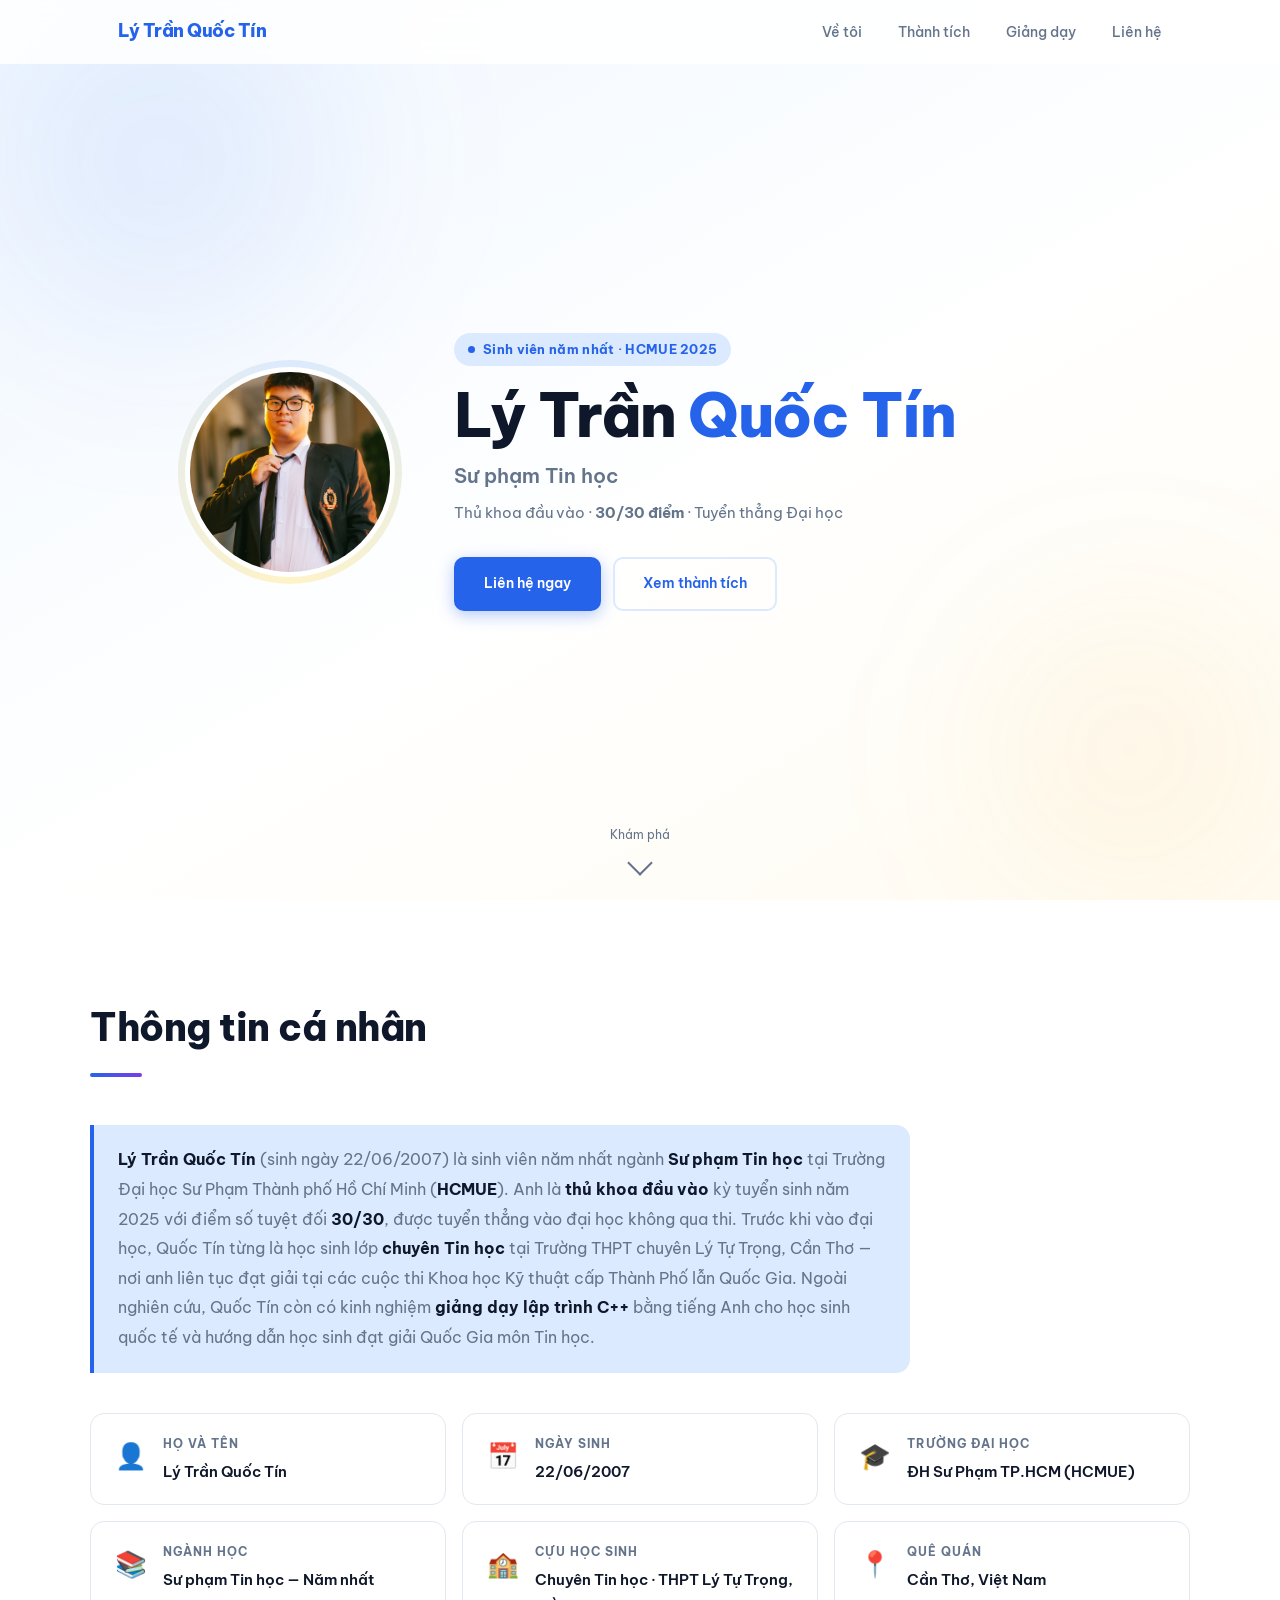
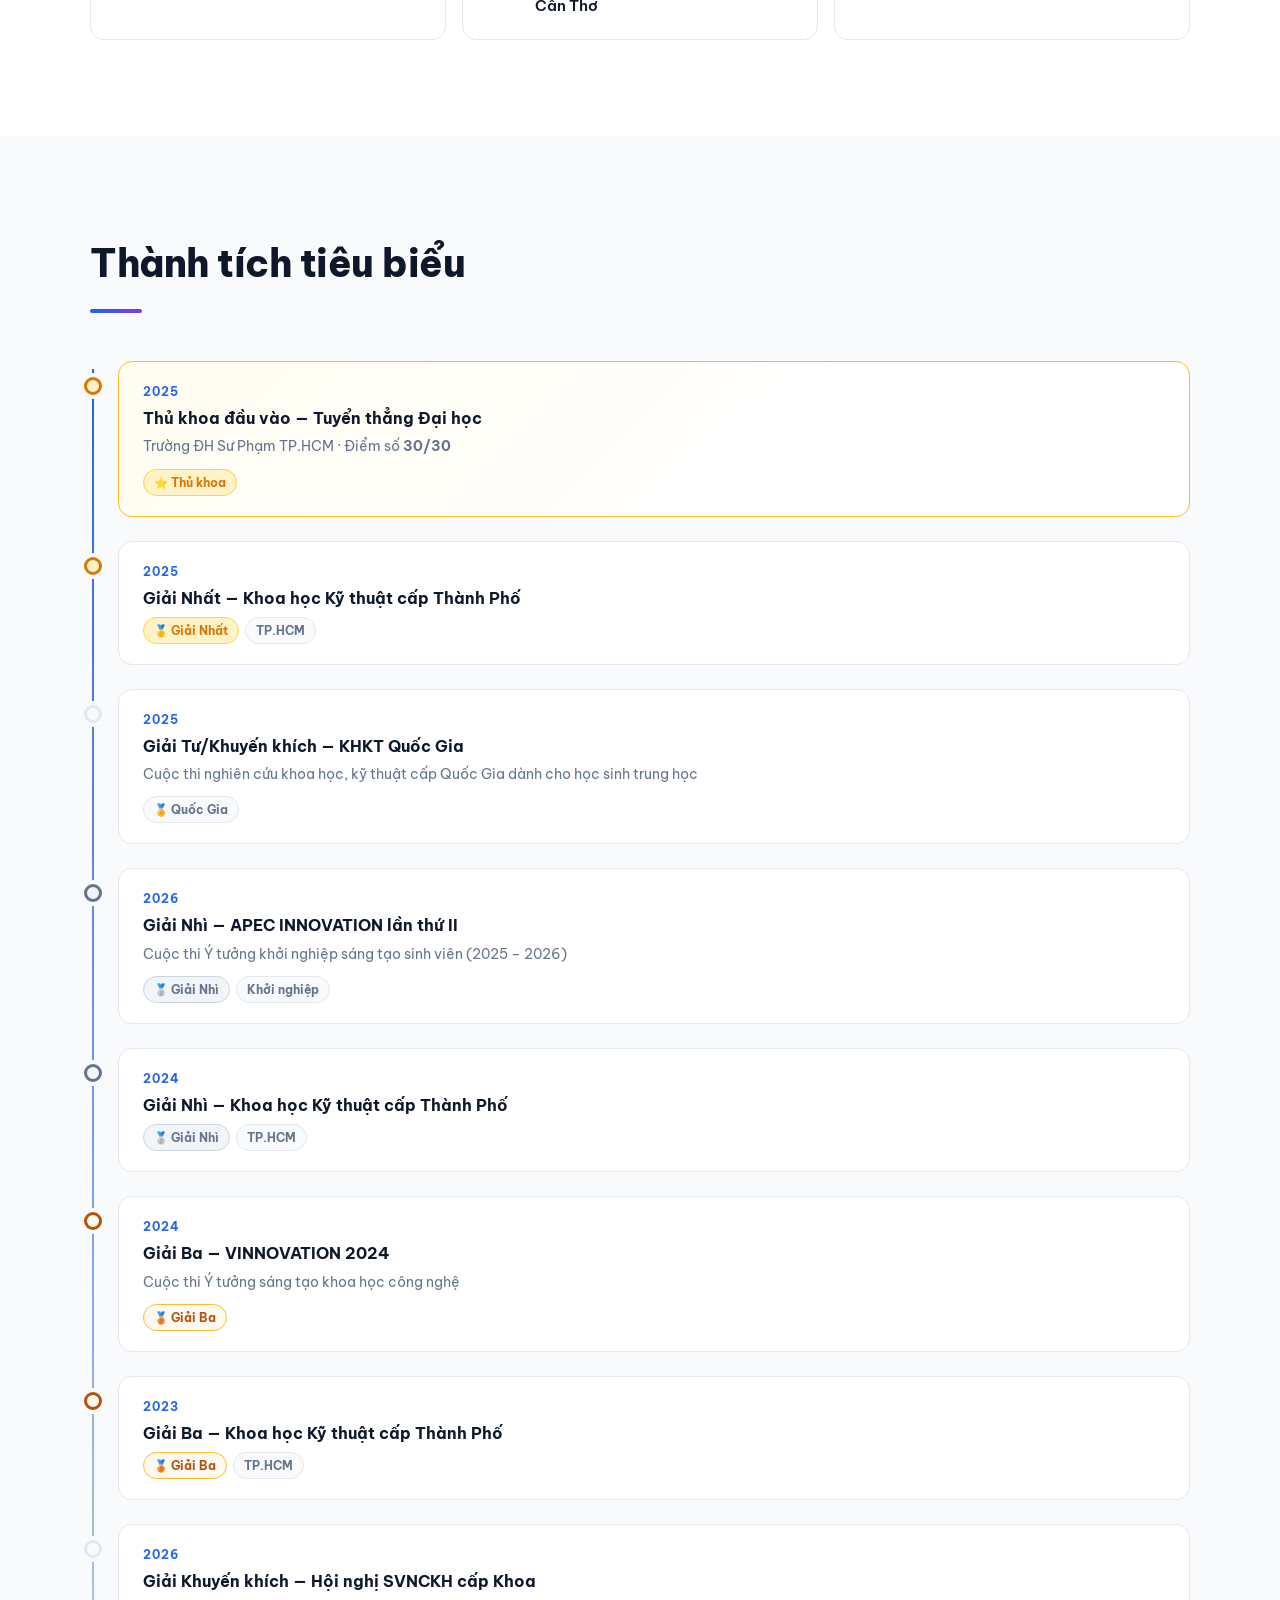
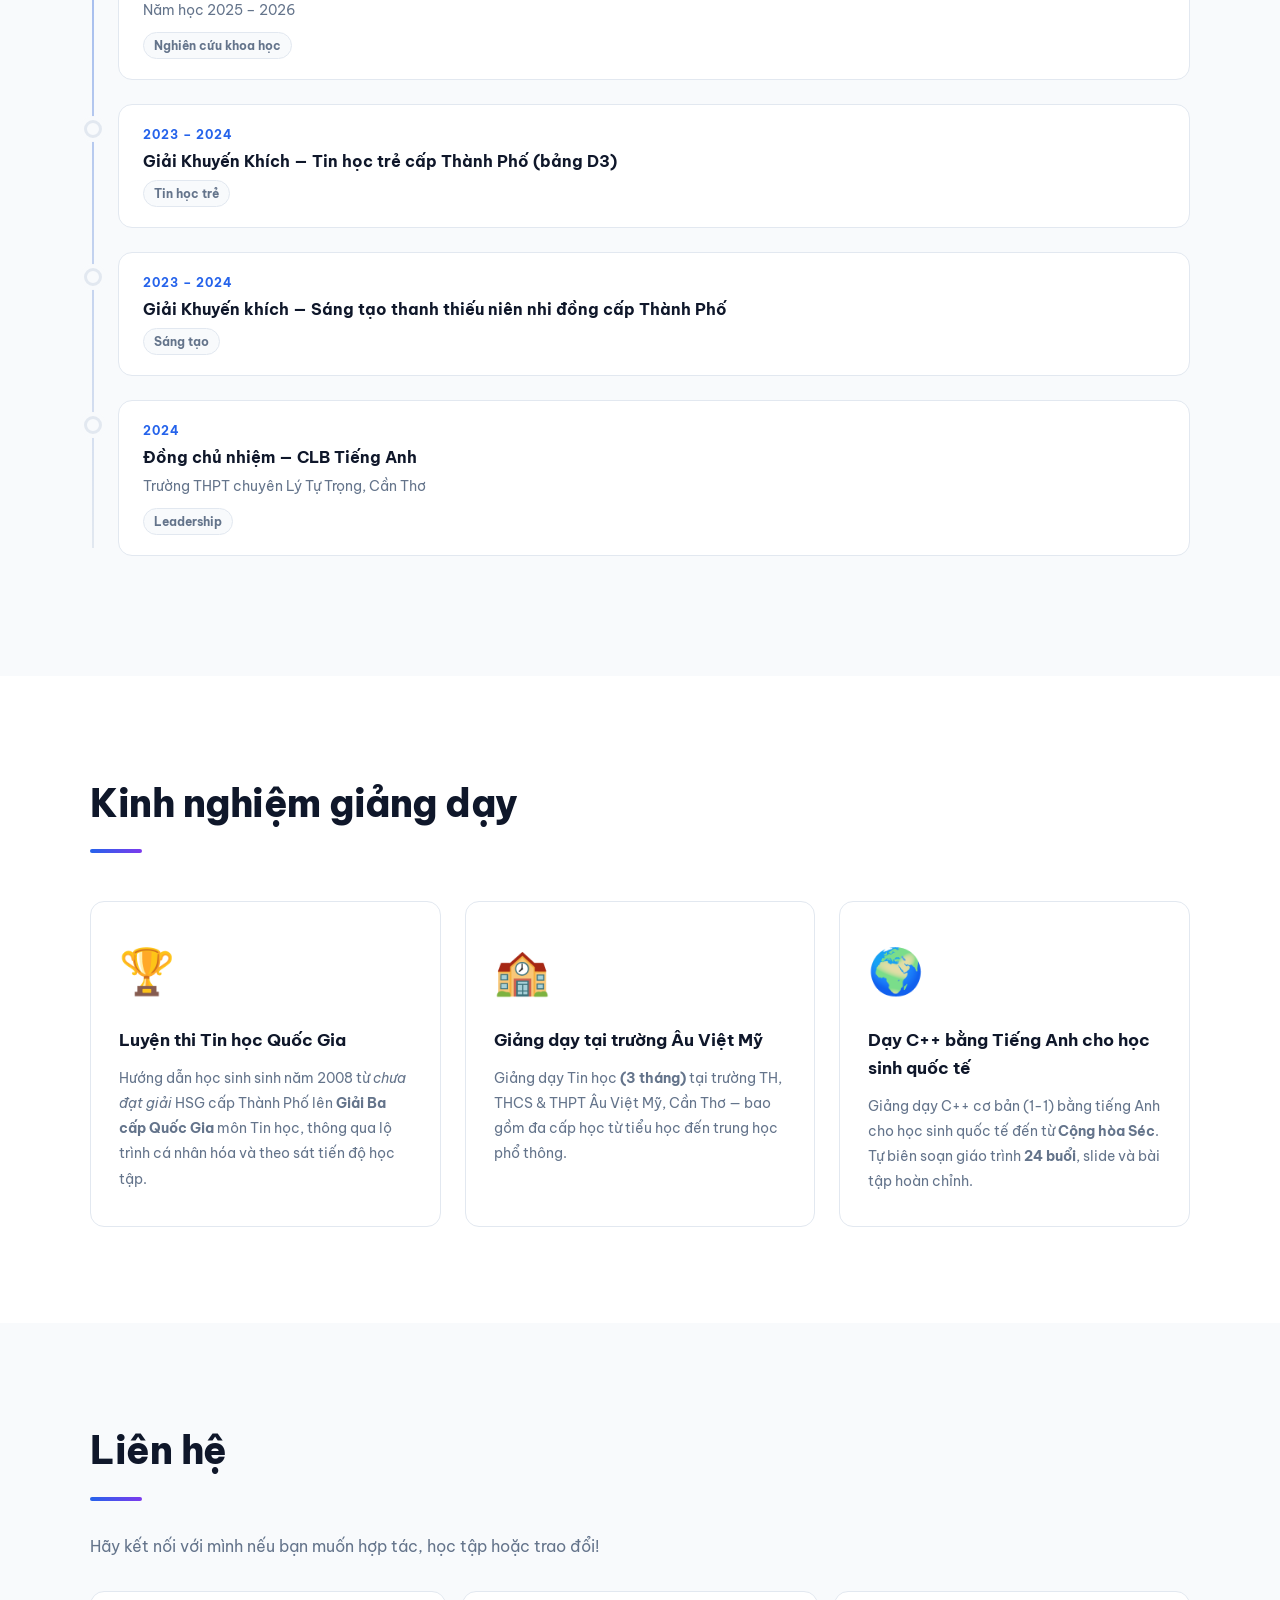
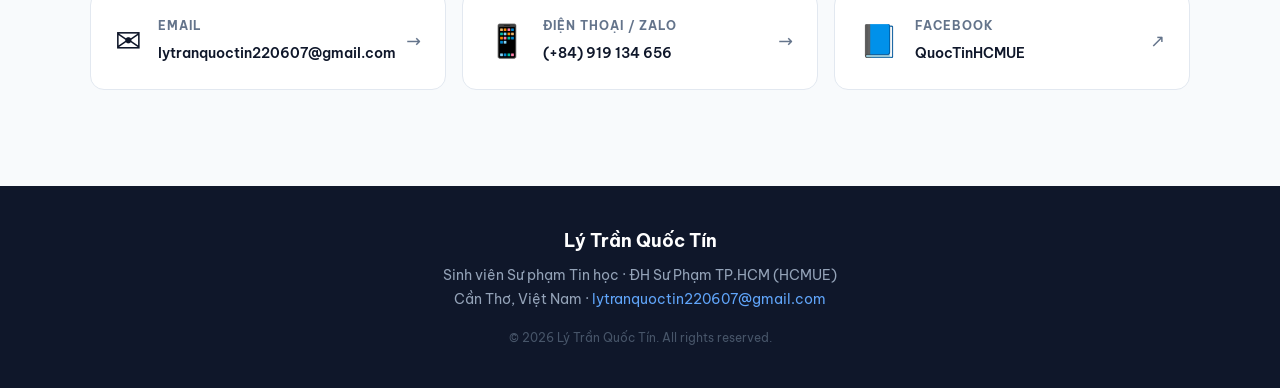
==== commit 78734346: "Add Google site verification meta tag" ====
--- a/index.html
+++ b/index.html
@@ -4,6 +4,7 @@
     <meta charset="UTF-8">
     <meta name="viewport" content="width=device-width, initial-scale=1.0">
     <title>Lý Trần Quốc Tín | Sinh viên Sư phạm Tin học | HCMUE</title>
+    <meta name="google-site-verification" content="ElywmUE5xLwh0vfMbCBf1keK_HM-0Aqm5GCyFyolJ20" />
     <meta 
         name="description"
         content="Lý Trần Quốc Tín — thủ khoa đầu vào ĐH Sư Phạm TP.HCM 2025 với điểm tuyệt đối 30/30, tuyển thẳng đại học. Sinh viên Sư phạm Tin học HCMUE, cựu học sinh chuyên Tin học THPT Lý Tự Trọng Cần Thơ. Giải Nhất KHKT cấp TP 2025, Giải Tư Quốc Gia 2025."
@@ -16,6 +17,9 @@
     <meta name="robots" content="index, follow, max-snippet:-1, max-image-preview:large">
     <link rel="canonical" href="https://quoctinapp.github.io/ly-tran-quoc-tin-la-ai/">
     <meta property="og:url" content="https://quoctinapp.github.io/ly-tran-quoc-tin-la-ai/">
+    <meta property="og:image" content="https://quoctinapp.github.io/ly-tran-quoc-tin-la-ai/avatar.jpg">
+    <meta property="og:image:alt" content="Lý Trần Quốc Tín">
+    <meta name="twitter:image" content="https://quoctinapp.github.io/ly-tran-quoc-tin-la-ai/avatar.jpg">
     <meta property="og:type" content="profile">
     <meta property="og:site_name" content="Lý Trần Quốc Tín">
     <meta property="og:title" content="Lý Trần Quốc Tín | Sinh viên Sư phạm Tin học — Thủ khoa 30/30">
@@ -147,7 +151,7 @@
 
         <div class="hero-content">
             <div class="hero-avatar">
-                <img src="/avatar.jpg" alt="Ảnh của Lý Trần Quốc Tín" class="avatar-img" width="200" height="200"
+                <img src="https://quoctinapp.github.io/ly-tran-quoc-tin-la-ai/avatar.jpg" alt="Ảnh của Lý Trần Quốc Tín" class="avatar-img" width="200" height="200"
                     onerror="this.style.display='none';document.getElementById('avatar-fallback').style.display='flex'">
                 <div class="avatar-fallback" id="avatar-fallback">LT</div>
             </div>
@@ -459,4 +463,4 @@
     <script src="script.js"></script>
 </body>
 
-</html>+</html>
--- a/style.css
+++ b/style.css
@@ -231,6 +231,8 @@
 
 .avatar-img {
     object-fit: cover;
+    position: relative;
+    z-index: 1;
 }
 
 .avatar-fallback {
@@ -241,6 +243,8 @@
     color: #fff;
     font-size: 3rem;
     font-weight: 800;
+    position: relative;
+    z-index: 1;
 }
 
 .hero-avatar::before,
